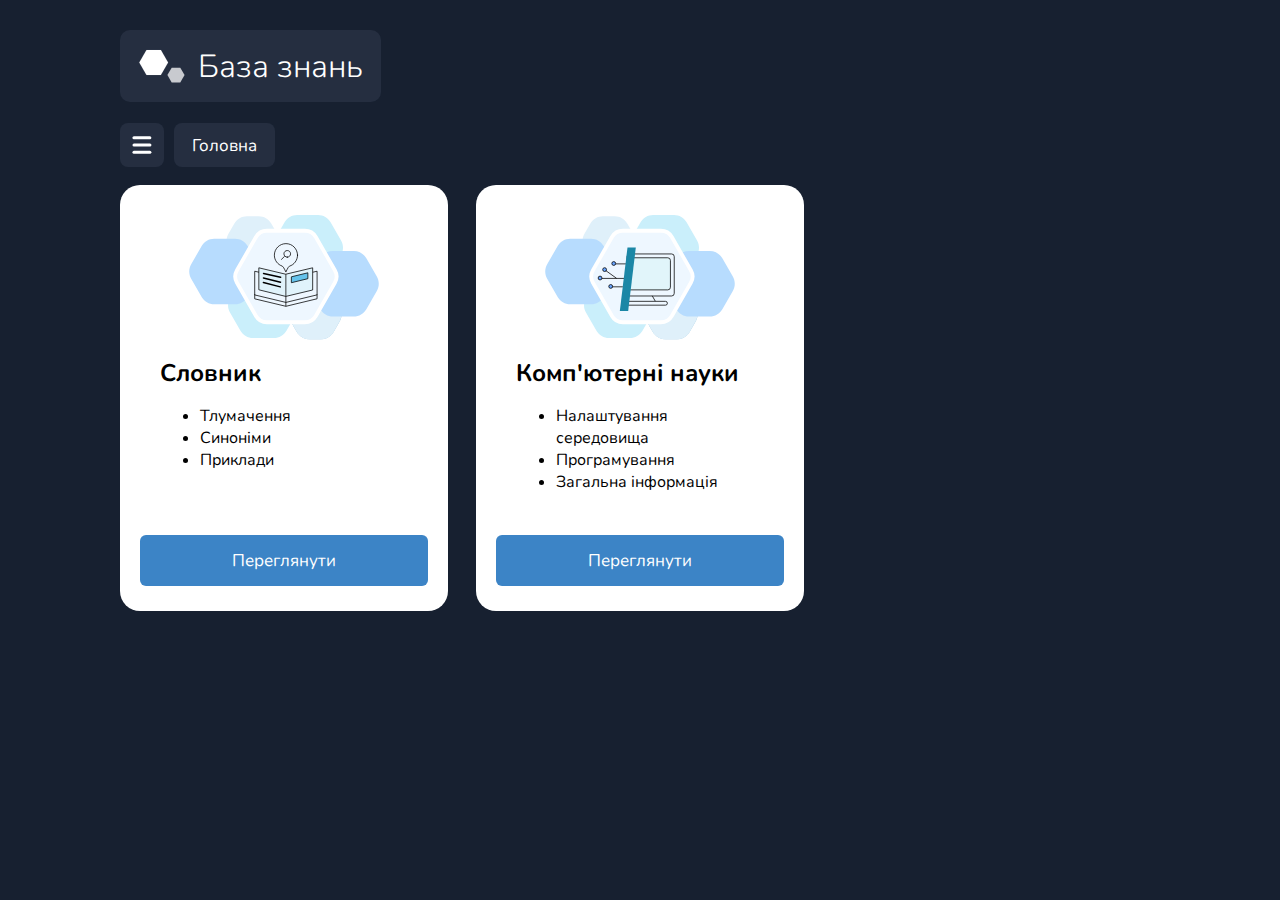
==== docs/index.html @ 8abb9f60 "update" ====
<!DOCTYPE html>
<html>
<head>
	<meta charset="utf-8">
	<meta data-rh="true" name="viewport" content="width=device-width, initial-scale=1.0" />
	
	<title>Головна</title>

	<link rel="preconnect" href="https://fonts.googleapis.com">
	<link rel="preconnect" href="https://fonts.gstatic.com" crossorigin>
	<link href="https://fonts.googleapis.com/css2?family=Nunito:ital,wght@0,200;0,300;0,400;0,500;0,600;0,700;0,800;0,900;1,200;1,300;1,400;1,500;1,600;1,700;1,800;1,900&display=swap" rel="stylesheet">

	<link href="style.css" rel="stylesheet">

</head>
<body class="font_n1 bg_color_n1">
<div data-group="main" data-role="container_wrapper">
	<div data-group="main" data-role="header">
		<h1 data-role="logo" class="bg_color_n3 text_color_n2"><img src="logo.svg">База знань</h1>
	</div>

	<div data-group="main" data-role="breadcrumbs">
		<span data-group="main" data-role="breadcrumb" data-content="menu" class="bg_color_n3">
			<input id="menu_controller" type="checkbox" name="menu" class="hide">
			<div data-group="menu" data-role="wrapper">
				<label for="menu_controller">
					<img src="menu.svg" data-role="menu_icon">
					<img src="close.svg" data-role="close_menu_icon">
				</label>
				<div data-group="main" data-role="menu" class="bg_color_n2">
					<ul>
						<li>
							<input id="lvl1" type="radio" name="sub_menu" class="hide" checked>
							<ul data-group="menu" data-role="sub_menu">
								<li>
									<table data-group="breadcrumbs" data-role="container">
										<tr>
											<td data-group="breadcrumbs" data-role="logo" valign="top">
												<div data-group="breadcrumbs" data-role="logo_wrapper">
													<img src="logo.svg">
												</div>
											</td>
											<td data-group="breadcrumbs" data-role="content" valign="center">
												Головна
											</td>
										</tr>
									</table>
									<hr>
									<span data-role="webpage_link">Вебсторінка для цього розділу: <a href="index.html">Головна</a></span>
									<hr>
									<span data-role="webpage_menu_title">Вміст розділу:</span>
								</li>
								<li>
									<label for="lvl2_1" data-role="section_item"><img src="folder.svg">Комп'ютерні науки</label>
									<input id="lvl2_1" type="radio" name="sub_menu" class="hide">
									<ul data-group="menu" data-role="sub_menu">
										<li>
											<table data-group="breadcrumbs" data-role="container">
												<tr>
													<td data-group="breadcrumbs" data-role="logo" valign="top">
														<div data-group="breadcrumbs" data-role="logo_wrapper">
															<img src="logo.svg">
														</div>
													</td>
													<td data-group="breadcrumbs" data-role="content" valign="center">
														<label for="lvl1" class="link">Головна</label> / Комп'ютерні науки
													</td>
												</tr>
											</table>
											<hr>
											<span data-role="webpage_link">Вебсторінка для цього розділу: <a href="cat_1.html">Комп'ютерні науки</a></span>
											<hr>
											<span data-role="webpage_menu_title">Вміст розділу:</span>
										</li>
										<li>
											<label for="lvl3_1" data-role="section_item"><img src="folder.svg">Налаштування комп'ютера</label>
											<input id="lvl3_1" type="radio" name="sub_menu" class="hide">
											<ul data-group="menu" data-role="sub_menu">
												<li>
													<table data-group="breadcrumbs" data-role="container">
														<tr>
															<td data-group="breadcrumbs" data-role="logo" valign="top">
																<div data-group="breadcrumbs" data-role="logo_wrapper">
																	<img src="logo.svg">
																</div>
															</td>
															<td data-group="breadcrumbs" data-role="content" valign="center">
																<label for="lvl1" class="link">Головна</label> / <label for="lvl2_1" class="link">Комп'ютерні науки</label> / Налаштування комп'ютера
															</td>
														</tr>
													</table>
													<hr>
													<span data-role="webpage_link">Вебсторінка для цього розділу: <a href="cat_1_1.html">Налаштування комп'ютера</a></span>
													<hr>
													<span data-role="webpage_menu_title">Вміст розділу:</span>
												</li>
												<li class="styled">
													<a href="#">Ubuntu</a>
												</li>
											</ul>
										</li>
									</ul>
								</li>
							</ul>
						</li>
					</ul>
				</div>
			</div>
		</span>
		<span data-group="main" data-role="breadcrumb" class="bg_color_n3 text_color_n2">Головна</span>
	</div>


	<div data-group="main" data-role="col_3" class="margin_top">
		<div data-goup="column" data-role="card">
			<div data-group="card" data-role="wrapper">
				<div data-group="card" data-role="container">
					<div style="text-align:center;">
						<img data-group="card" data-role="left_image" src="Group1.svg">
						
					</div>
					<div data-group="card" data-role="text">
						<h2>Словник</h2>
						<ul data-role="short_desc" style="">
							<li>Тлумачення</li>
							<li>Синоніми</li>
							<li>Приклади</li>
						</ul>
					</div>
				</div>
				<a href="#" style="display: block;width: 100%;background: #3C84C6; padding: 14px; border-radius: 6px; text-align: center;box-sizing: border-box; color: #fff;text-decoration: none;margin-top: -51px; font-size: 17px;position: absolute;">Переглянути</a>
			</div>
		</div>

		<div data-goup="column" data-role="card">
			<div data-group="card" data-role="wrapper">
				<div data-group="card" data-role="container">
					<div style="text-align:center;">
						<img data-group="card" data-role="left_image" src="Group3.svg">
						
					</div>
					<div data-group="card" data-role="text">
						<h2>Комп'ютерні науки</h2>
						<ul data-role="short_desc">
							<li>Налаштування середовища</li>
							<li>Програмування</li>
							<li>Загальна інформація</li>
						</ul>
					</div>
				</div>
				<a href="cat_1.html" style="display: block;width: 100%;background: #3C84C6; padding: 14px; border-radius: 6px; text-align: center;box-sizing: border-box; color: #fff;text-decoration: none;margin-top: -51px; font-size: 17px;position: absolute;">Переглянути</a>
			</div>
		</div>
	</div>
</div>
</body>
</html>
---- docs/style.css ----
html, body {
	margin: 0px;
	padding: 0px;
}

a {
	/*color: #1252b9;*/
	color: #1a57b9;
}

.link {
	text-decoration: underline;
}

.link:hover {
	text-decoration: none;
	cursor: pointer;
}

a:hover {
	text-decoration: none;
}

hr {
  height: 1px;
  border: 0px;
  background: #c4c4c4;
  margin: 10px 0px;
}

li.styled {
	list-style: disc !important;
  margin-left: 24px;
}

.hide {
	display: none;
}

.font_n1 {
	font-family: 'Nunito', sans-serif;
}

.bg_color_n1 {
  /*background-color: #2d3a58;*/
  /*background-color: #1b2233;*/
  /*background-color: #1b222f;*/
  /*background-color: #1e2635;*/
  /*background-color: #1a212f;*/
  background-color: #172030;
}

.bg_color_n2 {
  background-color: #ffffff;
}

.bg_color_n3 {
  /*background-color: #1e2944;*/
  /*background-color: #242c3e;*/
  /*background-color: #262c39;*/
  /*background-color: #151c28;*/
  /*background-color: #212938;*/
  /*background-color: #20293a;*/
  background-color: #252e40;
}

.bg_color_n4-hover:hover {
	background-color: #263250;
}

.text_color_n2 {
  color: #ffffff;
}

[data-role=webpage_menu_title] {
  font-size: 22px;
  margin-top: 20px;
  margin-bottom: 10px;
  color: #5a5a5a;
  display: block;
}

[data-group=main][data-role=container_wrapper] {
	max-width: 1100px;
	padding: 30px;
	box-sizing: border-box;
	margin: 0 auto;
}

[data-group=main][data-role=container] {
	width: 100%;
	padding: 25px 20px;
	box-sizing: border-box;
	border-radius: 20px;
	margin-top: 0.64em;
}

[data-group=main][data-role=container].margin_top {
	margin-top: 1.8em;
}

[data-group=main][data-role=breadcrumbs] {
	box-sizing: border-box;
	border-radius: 20px;
  display: inline-block;
  clear: both;
}

[data-group=main][data-role=breadcrumb] {
	padding: 0px 18px;
	border-radius: 8px;
  display: flex;
  float: left;
  margin-right: 10px;
  height: 44px;
  box-sizing: border-box;
  min-width: 44px;
  align-items: center;
  font-size: 17px;
  margin-bottom: 0.7em;
}

[data-group=main][data-role=breadcrumb][data-content=menu] {
	padding: 0px;
	justify-content: center;
	border: 0px;
	z-index: 1;
}

[data-group=main][data-role=breadcrumb][data-content=menu] label[for=menu_controller] {
	width: 100%;
  height: 100%;
  display: flex;
  align-items: center;
  justify-content: center;
}

[data-group=main][data-role=breadcrumb][data-content=menu] label[for=menu_controller] {
	width: 100%;
  height: 100%;
  display: flex;
  align-items: center;
  justify-content: center;
}

}

[data-group=main][data-role=breadcrumb][data-content=menu] label[for=menu_controller] [data-role=menu_icon] {
	display: block;
}

[data-group=main][data-role=breadcrumb][data-content=menu] label[for=menu_controller] [data-role=close_menu_icon] {
	display: none;
}


[data-group=main][data-role=breadcrumb][data-content=menu] label[for=menu_controller]:hover {
	cursor: pointer;
}

[data-group=main][data-role=menu] {
	display: none;
	position: fixed;
	top: 54px;
  left: -10px;
  box-shadow: 0 6px 6px rgba(0, 0, 0, 0.15);
  border-radius: 8px;
}

[data-group=main][data-role=menu] ul {
	padding: 0px;
	margin: 0px;
}

[data-group=main][data-role=menu] ul li {
	list-style: none;
}

[data-group=main][data-role=menu] [data-role=section_item] {
  display: flex;
  align-items: center;
  cursor: pointer;
  margin: 10px 0px;
  padding: 8px 14px;
  padding-right: 20px;
  font-size: 16px;
}

[data-group=main][data-role=menu] [data-role=section_item]:hover {
  background: #e2ecff;
}

[data-group=main][data-role=menu] [data-role=section_item] > [data-role=icon] {
	margin-right: 12px;
  background: #172030;
  border-radius: 8px;
  color: #fff;
  min-height: 30px;
  min-width: 30px;
  align-items: center;
  justify-content: center;
  box-sizing: border-box;
}

[data-group=main][data-role=menu] [data-role=section_item] > [data-role=icon][data-state=closed] {
  display: flex;
}

[data-group=main][data-role=menu] [data-role=section_item] > [data-role=icon][data-state=opened] {
  display: none;
}

input[type=checkbox][name=menu]:checked + [data-group=menu][data-role=wrapper] [data-group=main][data-role=menu] {
	display: block;
}

ul[data-group=menu][data-role=sub_menu] {
	display: block;
	margin-left: 700px;
	padding: 15px;
	overflow-x: hidden;
	overflow-y: scroll;
}
/*
input[type=radio][name=sub_menu]:checked + label [data-role=icon][data-state=opened]{
	display: flex;
  padding: 0px 10px;
}

input[type=radio][name=sub_menu]:checked + label [data-role=icon][data-state=closed] {
	display: none;
}

input[type=radio][name=sub_menu]:checked + label a {
	display: none;
}

input[type=radio][name=sub_menu]:checked + label {
	z-index: 2;
	position: absolute;
	left: 0px;
	right: 0px;
	top: 0px;
}*/

input[type=radio][name=sub_menu]:checked + [data-group=menu][data-role=sub_menu] {
	position: absolute;
	background: #ffffff;
	right: 0px;
	left: 0px;
	top: 0px;
	bottom: 0px;
	margin-left: 0px;
}

input[type=radio][name=sub_menu]:checked + [data-group=menu][data-role=sub_menu] [data-group=menu][data-role=sub_menu] {
	position: absolute;
	display: none;
}

[data-group=breadcrumbs][data-role=container] {
	border-radius: 8px;
}

[data-group=breadcrumbs][data-role=content] {
	padding: 0px 10px;
  line-height: 24px;
}

[data-group=breadcrumbs][data-role=logo_wrapper] {
	background: #172030;    
	padding: 9px 10px 4px 10px;
	border-radius: 8px;
}

span[data-role=webpage_link] {
  margin: 14px;
  display: block;
  font-size: 16px;
}

[data-role=section_item] img {
	margin-right: 10px;
}


/*input[type=radio][name=sub_menu]:checked + label + [data-group=menu][data-role=sub_menu] > li > [data-group=menu][data-role=sub_menu] {
	display: block;
	margin-left: 0px;
}*/

[data-group=main][data-role=breadcrumb] img {
	height: 24px;
	width: auto;
}

a.dark_bg {
	color: #a7c9ff;
}

[data-group=main][data-role=header] {
	width: 100%;
}

[data-group=card][data-role=content_wrapper] {
	display: flex;
	flex-wrap: wrap;
}

img[data-group=card] {
	width: 194px; 
	height: auto;
	position: relative;
}

[data-group=card][data-role=text] {
	padding: 0px 20px;
}

[data-group=card][data-role=text] h2 {
	margin-top: 8px;
	margin-bottom: 0px;
}

h1[data-role=logo] {
	font-weight: 300;
  padding: 12px 18px;
  margin-top: 0px;
  border-radius: 10px;

  display: inline-flex;
  align-items: center;
}

h1[data-role=logo] img {
	margin-right: 12px;
}


/*@media screen and (min-width:769px){
	[data-group=main][data-role=menu] {
		width: 340px;
	}


	[data-group=main][data-role=breadcrumb][data-content=menu] {
		position: relative;
	}
}*/

[data-group=menu][data-role=wrapper] {
	height: 100%;
	width: 100%;
  display: flex;
  justify-content: center;
}


input[type=checkbox][name=menu]:checked + [data-group=menu][data-role=wrapper] {
	top: 0px;
	right: 0px;
	bottom: 0px;
	left: 0px;
	position: absolute;
}

input[type=checkbox][name=menu]:checked + [data-group=menu][data-role=wrapper] label[for=menu_controller] {
	position: fixed;
	z-index: 3;
	top: 0px;
	right: 0px;
	background-color: rgba(0, 0, 0, 0.85);
	height: 100%;
	width: 100%;
	/*background-image: url(close_txt_underlined.svg);
	background-position: top center;
	background-repeat: no-repeat;*/
	align-items: flex-start;
  justify-content: flex-end;
  padding: 28px;
}

input[type=checkbox][name=menu]:checked + [data-group=menu][data-role=wrapper] label[for=menu_controller] [data-role=menu_icon] {
	display: none;
}

input[type=checkbox][name=menu]:checked + [data-group=menu][data-role=wrapper] label[for=menu_controller] [data-role=close_menu_icon] {
	display: block;
	height: 28px;
}

[data-group=main][data-role=menu] {
	left: auto;
	right: auto;
	overflow: hidden;
	top: 80px;
	bottom: 30px;
	width: 90%;
	max-width: 700px;
	z-index: 4;
}


/* z-index loop */
/*
ul[data-group=menu][data-role=sub_menu] {
	z-index: 1;
}

ul[data-group=menu][data-role=sub_menu] ul[data-group=menu][data-role=sub_menu] {
	z-index: 2;
}

ul[data-group=menu][data-role=sub_menu] ul[data-group=menu][data-role=sub_menu] ul[data-group=menu][data-role=sub_menu] ul[data-group=menu][data-role=sub_menu] {
	z-index: 3;
}*/


.test_style > span::after {
	content: '';
  background-image: url(path434.svg);
  height: 56px;
  width: 64px;
  z-index: 0;
  position: absolute;
  right: -34px;
}


.test_style > span > span {
  z-index: 1;
  position: relative;
}






[data-group=main][data-role=col_3] {
	display: grid;
	grid-template-columns: repeat(3,1fr);
	max-width: 1100px;
	box-sizing: border-box;
	margin: 0 auto;
	column-gap: 28px;
	position: relative;
}

[data-goup=column][data-role=card] {
	background-color: #ffffff;
	width: 100%;
  padding: 25px 20px;
  box-sizing: border-box;
  border-radius: 20px;
  position: relative;
  box-sizing: border-box;
}

[data-group=card][data-role=container] {
	height: 100%;
	padding-bottom: 77px;
  box-sizing: border-box;
}

[data-group=card][data-role=wrapper] {
  box-sizing: border-box;
  width: 100%;
  height: 100%;
  position: relative;
}



@media screen and (max-width:1022px){
	[data-group=main][data-role=col_3] {
		grid-template-columns: repeat(2,1fr);
		column-gap: 58px;
	}
}

@media screen and (max-width:744px){
	[data-group=main][data-role=col_3] {
		grid-template-columns: repeat(1,1fr);
		row-gap: 24px;
	}
}
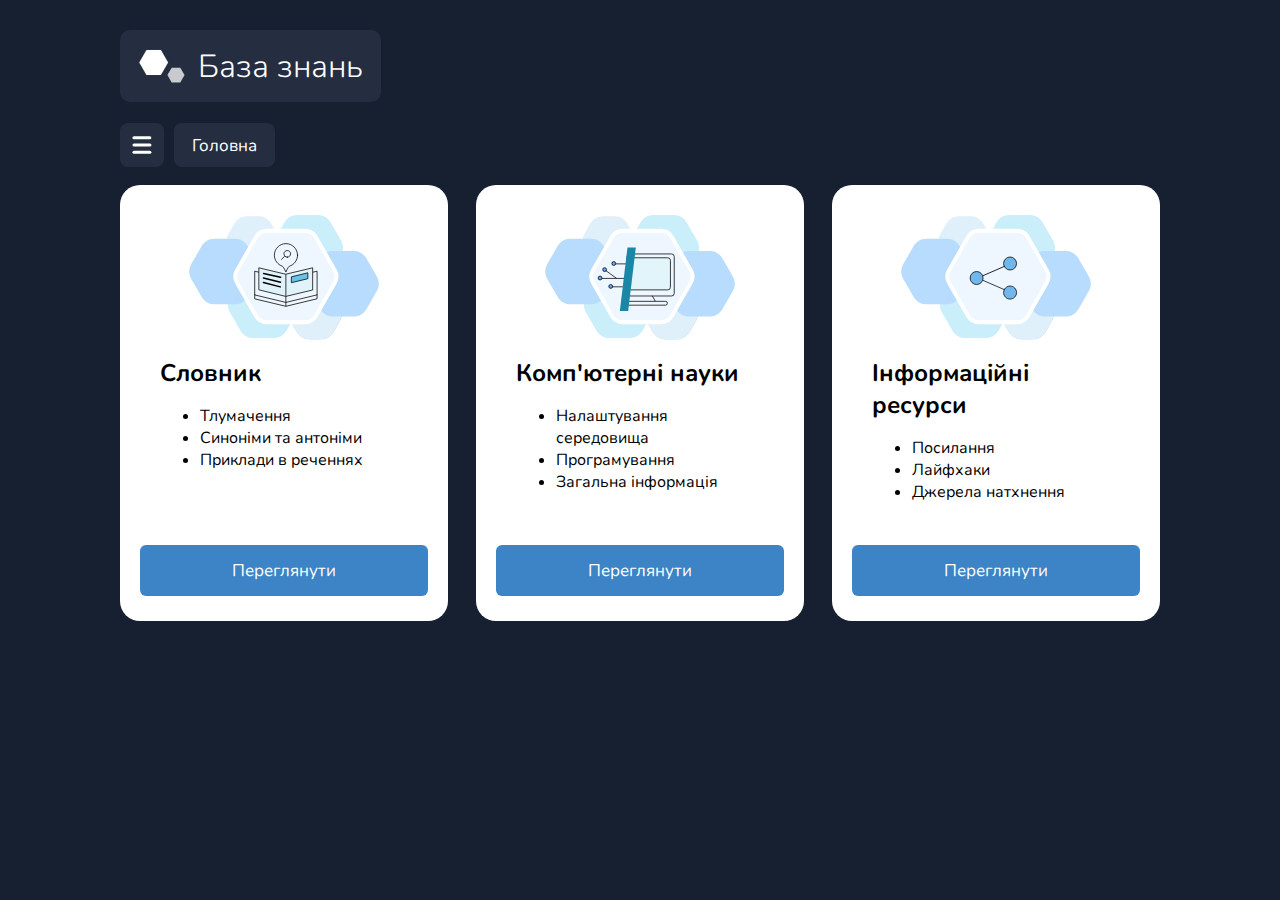
==== commit 35137137: "update" ====
--- a/docs/index.html
+++ b/docs/index.html
@@ -123,12 +123,12 @@
 						<h2>Словник</h2>
 						<ul data-role="short_desc" style="">
 							<li>Тлумачення</li>
-							<li>Синоніми</li>
-							<li>Приклади</li>
+							<li>Синоніми та антоніми</li>
+							<li>Приклади в реченнях</li>
 						</ul>
 					</div>
 				</div>
-				<a href="#" style="display: block;width: 100%;background: #3C84C6; padding: 14px; border-radius: 6px; text-align: center;box-sizing: border-box; color: #fff;text-decoration: none;margin-top: -51px; font-size: 17px;position: absolute;">Переглянути</a>
+				<a href="#" data-group="card" data-role="link">Переглянути</a>
 			</div>
 		</div>
 
@@ -148,7 +148,27 @@
 						</ul>
 					</div>
 				</div>
-				<a href="cat_1.html" style="display: block;width: 100%;background: #3C84C6; padding: 14px; border-radius: 6px; text-align: center;box-sizing: border-box; color: #fff;text-decoration: none;margin-top: -51px; font-size: 17px;position: absolute;">Переглянути</a>
+				<a href="cat_1.html" data-group="card" data-role="link">Переглянути</a>
+			</div>
+		</div>
+
+		<div data-goup="column" data-role="card">
+			<div data-group="card" data-role="wrapper">
+				<div data-group="card" data-role="container">
+					<div style="text-align:center;">
+						<img data-group="card" data-role="left_image" src="Group7.svg">
+						
+					</div>
+					<div data-group="card" data-role="text">
+						<h2>Інформаційні ресурси</h2>
+						<ul data-role="short_desc">
+							<li>Посилання</li>
+							<li>Лайфхаки</li>
+							<li>Джерела натхнення</li>
+						</ul>
+					</div>
+				</div>
+				<a href="#" data-group="card" data-role="link">Переглянути</a>
 			</div>
 		</div>
 	</div>
--- a/docs/style.css
+++ b/docs/style.css
@@ -445,6 +445,7 @@
 	margin: 0 auto;
 	column-gap: 28px;
 	position: relative;
+	row-gap: 24px;
 }
 
 [data-goup=column][data-role=card] {
@@ -470,6 +471,25 @@
   position: relative;
 }
 
+[data-group=card][data-role=link] {
+	display: block;
+	width: 100%;
+	background: #3C84C6; 
+	padding: 14px; 
+	border-radius: 6px; 
+	text-align: center;
+	box-sizing: border-box; 
+	color: #fff;
+	text-decoration: none;
+	margin-top: -51px; 
+	font-size: 17px;
+	position: absolute;
+}
+
+[data-group=card][data-role=link]:hover {
+	background: #3971a5;
+}
+
 
 
 @media screen and (max-width:1022px){
@@ -482,6 +502,5 @@
 @media screen and (max-width:744px){
 	[data-group=main][data-role=col_3] {
 		grid-template-columns: repeat(1,1fr);
-		row-gap: 24px;
 	}
-}+}
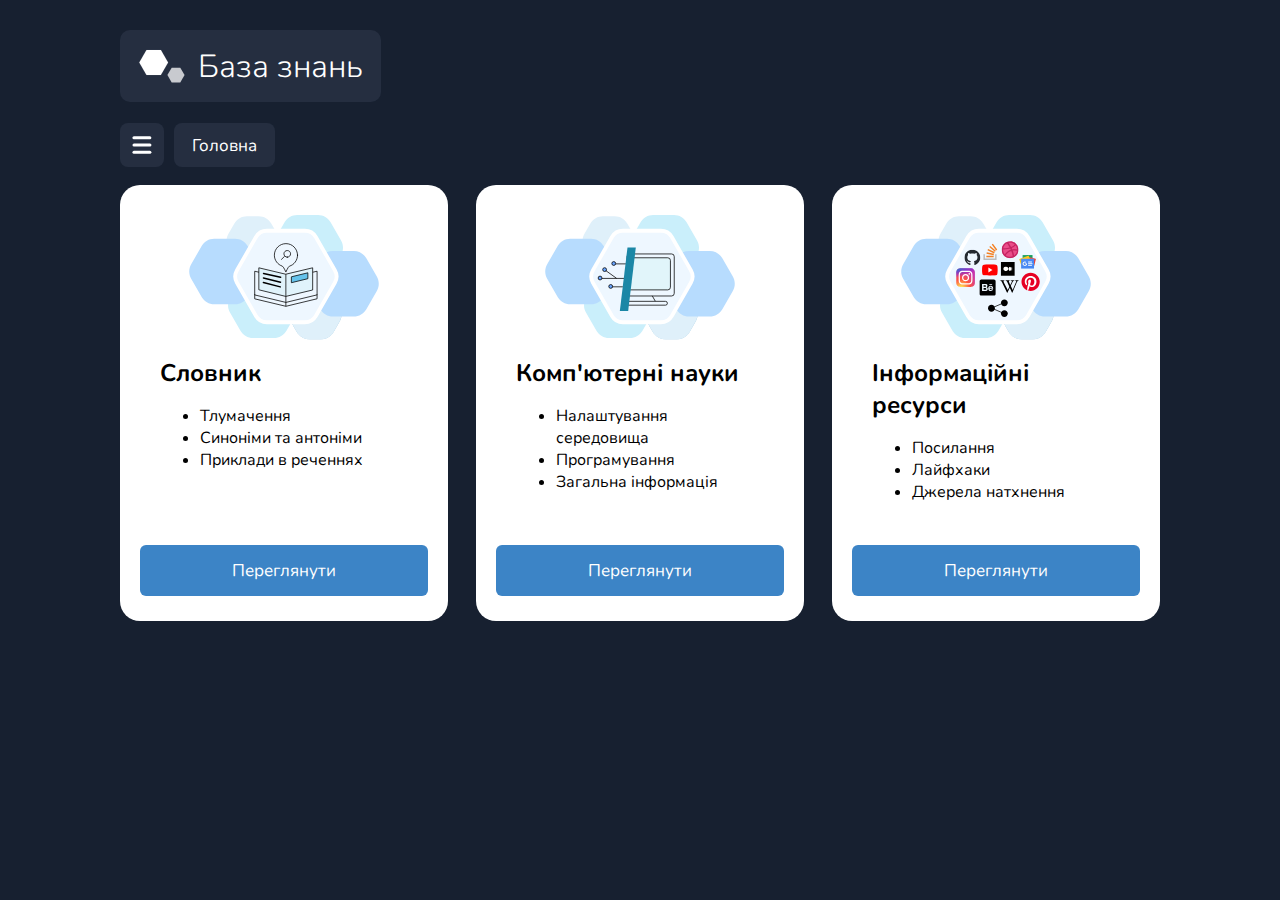
==== commit 394f2984: "update" ====
--- a/docs/index.html
+++ b/docs/index.html
@@ -101,6 +101,12 @@
 										</li>
 									</ul>
 								</li>
+								<li class="styled">
+									<a href="#">Словник</a>
+								</li>
+								<li class="styled">
+									<a href="#">Інформаційні ресурси</a>
+								</li>
 							</ul>
 						</li>
 					</ul>
@@ -156,7 +162,7 @@
 			<div data-group="card" data-role="wrapper">
 				<div data-group="card" data-role="container">
 					<div style="text-align:center;">
-						<img data-group="card" data-role="left_image" src="Group7.svg">
+						<img data-group="card" data-role="left_image" src="Group21.svg">
 						
 					</div>
 					<div data-group="card" data-role="text">
@@ -168,7 +174,7 @@
 						</ul>
 					</div>
 				</div>
-				<a href="#" data-group="card" data-role="link">Переглянути</a>
+				<a href="cat_3.html" data-group="card" data-role="link">Переглянути</a>
 			</div>
 		</div>
 	</div>
--- a/docs/style.css
+++ b/docs/style.css
@@ -436,6 +436,10 @@
 
 
 
+[data-group=catalog][data-role=card] {
+	text-align: center;
+}
+
 
 [data-group=main][data-role=col_3] {
 	display: grid;
@@ -458,6 +462,12 @@
   box-sizing: border-box;
 }
 
+
+
+[data-group=grids][data-role=catalog] h2 {
+	text-decoration: underline;
+}
+
 [data-group=card][data-role=container] {
 	height: 100%;
 	padding-bottom: 77px;
@@ -471,7 +481,27 @@
   position: relative;
 }
 
-[data-group=card][data-role=link] {
+[data-group=card][data-role=wrapper].flex [data-role=image] {
+	text-align: center;
+	width: 240px;
+}
+
+[data-group=card][data-role=wrapper].flex [data-group=card][data-role=link] {
+	display: block;
+	background: #75bba6; 
+	padding: 8px 14px; 
+	border-radius: 6px; 
+	text-align: center;
+	box-sizing: border-box; 
+	color: #fff;
+	text-decoration: none;
+	font-size: 17px;
+	position: relative;
+	width: 180px;
+	text-decoration: underline;
+}
+
+[data-group=main][data-role=col_3] [data-group=card][data-role=link] {
 	display: block;
 	width: 100%;
 	background: #3C84C6; 
@@ -486,10 +516,18 @@
 	position: absolute;
 }
 
-[data-group=card][data-role=link]:hover {
+[data-group=main][data-role=container].custom_margin {
+	margin-top: 34px;
+}
+
+[data-group=main][data-role=col_3] [data-group=card][data-role=link]:hover {
 	background: #3971a5;
 }
 
+
+[data-group=card][data-role=wrapper].flex {
+	display:flex; flex-wrap: wrap;
+}
 
 
 @media screen and (max-width:1022px){
@@ -503,4 +541,9 @@
 	[data-group=main][data-role=col_3] {
 		grid-template-columns: repeat(1,1fr);
 	}
-}
+
+	[data-group=card][data-role=wrapper].flex [data-role=image] {
+		text-align: center;
+		width: 100%;
+	}
+}
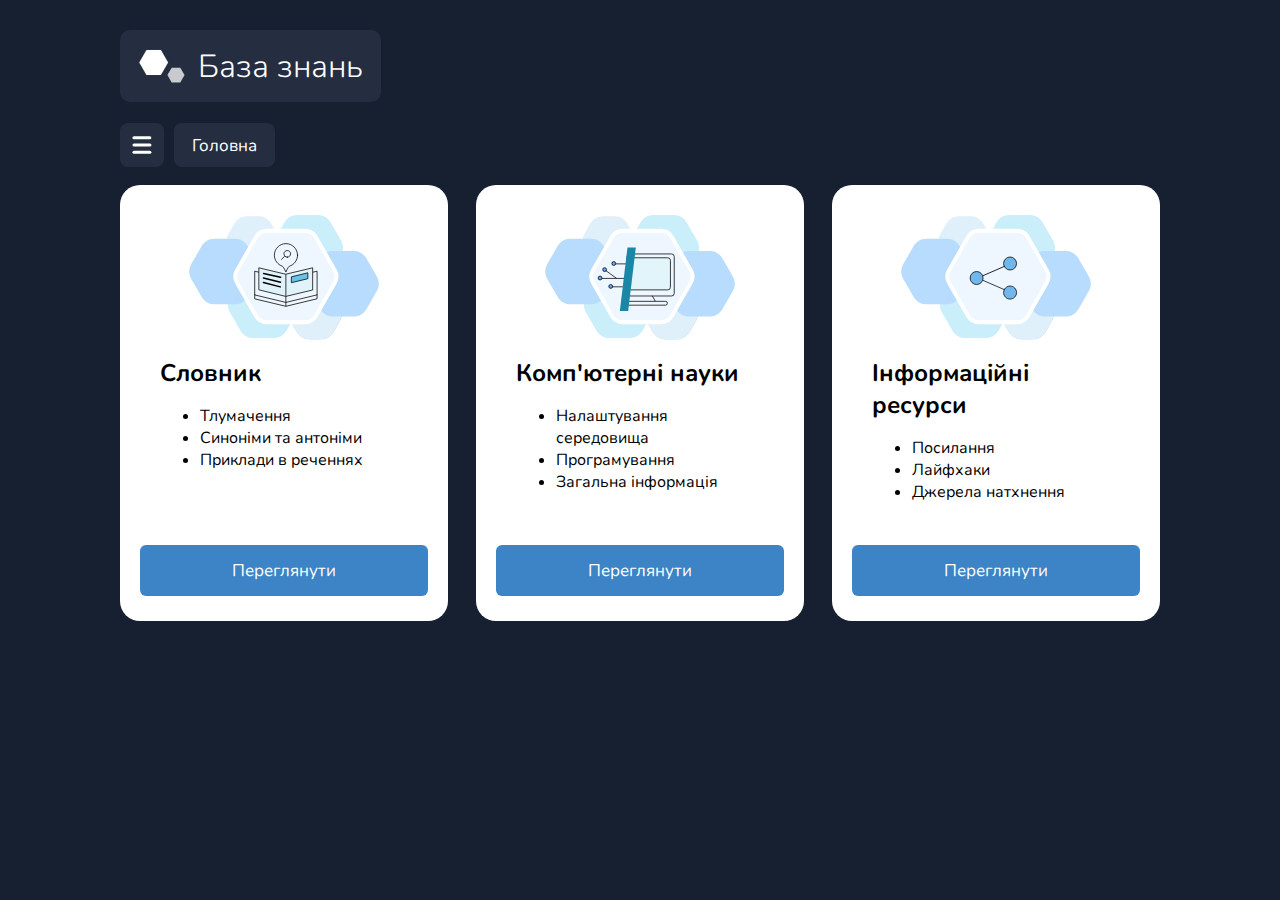
==== commit 47c575f0: "update" ====
--- a/docs/index.html
+++ b/docs/index.html
@@ -162,7 +162,7 @@
 			<div data-group="card" data-role="wrapper">
 				<div data-group="card" data-role="container">
 					<div style="text-align:center;">
-						<img data-group="card" data-role="left_image" src="Group21.svg">
+						<img data-group="card" data-role="left_image" src="Group7.svg">
 						
 					</div>
 					<div data-group="card" data-role="text">
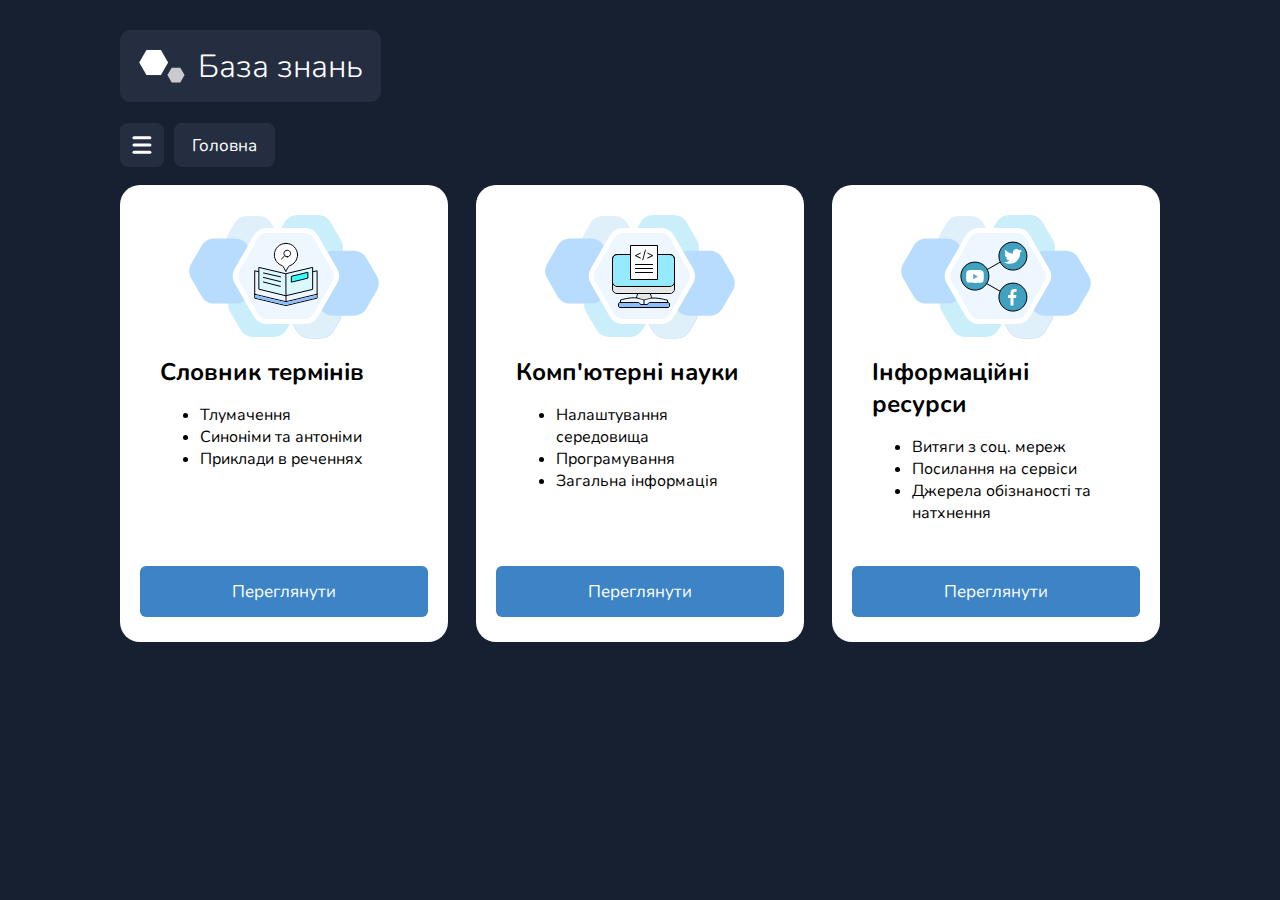
==== commit 0cb91653: "update" ====
--- a/docs/index.html
+++ b/docs/index.html
@@ -126,7 +126,7 @@
 						
 					</div>
 					<div data-group="card" data-role="text">
-						<h2>Словник</h2>
+						<h2>Словник термінів</h2>
 						<ul data-role="short_desc" style="">
 							<li>Тлумачення</li>
 							<li>Синоніми та антоніми</li>
@@ -162,15 +162,44 @@
 			<div data-group="card" data-role="wrapper">
 				<div data-group="card" data-role="container">
 					<div style="text-align:center;">
-						<img data-group="card" data-role="left_image" src="Group7.svg">
-						
+						<svg xmlns="http://www.w3.org/2000/svg" width="194" height="132" viewBox="0 0 194 132" fill="none">
+<path d="M104.165 96.5345L110.084 86.3113C112.598 81.969 117.244 79.2941 122.273 79.2941H134.111C139.14 79.2941 143.786 81.969 146.3 86.3113L152.219 96.5345C154.734 100.877 154.734 106.227 152.219 110.569L146.3 120.792C143.786 125.134 139.14 127.809 134.111 127.809H122.273C117.244 127.809 112.598 125.134 110.084 120.792L104.165 110.569C101.651 106.227 101.651 100.877 104.165 96.5345Z" fill="#DFF0FA" stroke="#84BAD9"/>
+<path d="M87.0984 44.7586C84.5163 40.299 84.5163 34.8045 87.0984 30.3449L97.582 12.2379C100.164 7.77824 104.937 5.03101 110.101 5.03101H131.068C136.232 5.03101 141.005 7.77824 143.587 12.2379L154.07 30.3449C156.652 34.8045 156.652 40.299 154.07 44.7586L143.587 62.8656C141.005 67.3253 136.232 70.0725 131.068 70.0725H110.101C104.937 70.0725 100.164 67.3253 97.582 62.8656L87.0984 44.7586Z" fill="#CAEFFB"/>
+<path d="M103.836 110.759C101.254 106.299 101.254 100.805 103.836 96.3448L109.755 86.1216C112.337 81.6617 117.109 78.9147 122.273 78.9147H134.111C139.275 78.9147 144.048 81.6617 146.63 86.1216L152.549 96.3448C155.131 100.805 155.131 106.299 152.549 110.759L146.63 120.982C144.048 125.442 139.275 128.189 134.111 128.189H122.273C117.109 128.189 112.337 125.442 109.755 120.982L103.836 110.759Z" fill="#DFF0FA"/>
+<path d="M122.855 80.4138C120.273 75.9538 120.273 70.4596 122.855 66L133.339 47.893C135.921 43.4334 140.693 40.6861 145.858 40.6861H166.825C171.989 40.6861 176.761 43.4334 179.343 47.893L189.827 66C192.409 70.4596 192.409 75.9538 189.827 80.4138L179.343 98.5205C176.761 102.98 171.989 105.727 166.825 105.727H145.858C140.693 105.727 135.921 102.98 133.339 98.5205L122.855 80.4138Z" fill="#B7DCFE"/>
+<path d="M42.9727 101.655C40.3906 97.1952 40.3906 91.7013 42.9727 87.2414L53.4567 69.1344C56.0388 64.6748 60.8107 61.9275 65.975 61.9275H86.9424C92.1066 61.9275 96.879 64.6748 99.4611 69.1344L109.945 87.2414C112.527 91.7013 112.527 97.1952 109.945 101.655L99.4611 119.762C96.879 124.222 92.1066 126.969 86.9424 126.969H65.975C60.8107 126.969 56.0388 124.222 53.4567 119.762L42.9727 101.655Z" fill="#CAEFFB"/>
+<path d="M90.1644 23.5172C92.7465 27.9768 92.7465 33.4714 90.1644 37.931L84.2455 48.1542C81.6634 52.6138 76.8909 55.3611 71.727 55.3611H59.8887C54.7244 55.361 49.9525 52.6138 47.3704 48.1541L41.4512 37.931C38.8691 33.4714 38.8691 27.9768 41.4512 23.5172L47.3704 13.294C49.9525 8.83439 54.7244 6.08716 59.8887 6.08716H71.727C76.8909 6.08716 81.6634 8.83439 84.2455 13.294L90.1644 23.5172Z" fill="#DFF0FA"/>
+<path d="M71.1449 53.8621C73.727 58.3217 73.727 63.8163 71.1449 68.2759L60.661 86.3826C58.0789 90.8426 53.3069 93.5895 48.1427 93.5895H27.175C22.0107 93.5895 17.2388 90.8426 14.6567 86.3826L4.17277 68.2759C1.59065 63.8163 1.59065 58.3217 4.17277 53.8621L14.6567 35.7551C17.2388 31.2955 22.0107 28.5482 27.175 28.5482H48.1427C53.3069 28.5482 58.0789 31.2955 60.661 35.7551L71.1449 53.8621Z" fill="#B7DCFE"/>
+<path d="M147.858 72.2586L128.816 105.148C126.573 109.021 122.429 111.406 117.944 111.406H79.8595C75.3746 111.406 71.2305 109.021 68.9881 105.148L49.9454 72.2586C47.7031 68.3857 47.7031 63.6142 49.9454 59.7413L68.9881 26.8522C71.2305 22.9793 75.3746 20.5936 79.8595 20.5936H117.944C122.429 20.5936 126.573 22.9794 128.816 26.8522L147.858 59.7413C150.101 63.6142 150.101 68.3857 147.858 72.2586Z" fill="#EEF7FF" stroke="white" stroke-width="5"/>
+<line x1="75.7532" y1="66.5652" x2="112.753" y2="45.5652" stroke="black"/>
+<line y1="-0.5" x2="42.5441" y2="-0.5" transform="matrix(0.869686 0.493606 0.493606 -0.869686 77 67)" stroke="black"/>
+<path d="M99.8994 45.9996C99.8435 53.7307 106.067 60.0446 113.798 60.1006C121.529 60.1565 127.843 53.9334 127.899 46.2023C127.955 38.4712 121.731 32.1573 114 32.1013C106.269 32.0454 99.9554 38.2685 99.8994 45.9996Z" class="color_replace" fill="#40A2C0" stroke="black"/>
+<path d="M61.8994 65.9996C61.8435 73.7307 68.0666 80.0446 75.7977 80.1006C83.5288 80.1565 89.8427 73.9334 89.8987 66.2023C89.9546 58.4712 83.7315 52.1573 76.0004 52.1013C68.2693 52.0454 61.9554 58.2685 61.8994 65.9996Z" class="color_replace" fill="#40A2C0" stroke="black"/>
+<g clip-path="url(#clip0_9_212)">
+<path d="M121.109 42.7713C121.12 42.9309 121.12 43.0904 121.12 43.2515C121.12 48.1581 117.433 53.8169 110.691 53.8169V53.814C108.699 53.8169 106.749 53.239 105.073 52.1493C105.362 52.1846 105.653 52.2022 105.945 52.2029C107.595 52.2044 109.199 51.6434 110.497 50.6103C108.929 50.5802 107.553 49.5441 107.073 48.0316C107.622 48.139 108.188 48.1169 108.728 47.9677C107.018 47.6177 105.788 46.0956 105.788 44.3279V44.2809C106.297 44.5684 106.868 44.7279 107.451 44.7456C105.84 43.6552 105.344 41.4846 106.317 39.7875C108.178 42.1074 110.923 43.5177 113.871 43.6669C113.575 42.3772 113.979 41.0257 114.931 40.1191C116.408 38.7132 118.729 38.7853 120.117 40.2802C120.938 40.1162 121.725 39.811 122.445 39.3787C122.171 40.2382 121.598 40.9684 120.833 41.4324C121.56 41.3456 122.27 41.1485 122.938 40.8478C122.446 41.5949 121.826 42.2456 121.109 42.7713Z" fill="white"/>
+</g>
+<g clip-path="url(#clip1_9_212)">
+<path d="M84.434 62.0682C84.2279 61.2728 83.6336 60.65 82.8717 60.4373C81.8483 60.0248 71.9358 59.8227 69.0604 60.4491C68.2985 60.6642 67.7019 61.2846 67.4981 62.08C67.0362 64.1955 67.0011 68.7691 67.5094 70.9318C67.7155 71.7272 68.3098 72.35 69.0717 72.5627C71.0981 73.0496 80.7321 73.1182 82.883 72.5627C83.6449 72.3476 84.2415 71.7272 84.4453 70.9318C84.9377 68.6273 84.9728 64.3373 84.434 62.0682Z" fill="white"/>
+<path d="M78.8868 66.5L74.2679 63.7346V69.2655L78.8868 66.5Z" fill="#66A0BE"/>
+</g>
+<path d="M99.8994 86.9996C99.8435 94.7307 106.067 101.045 113.798 101.101C121.529 101.157 127.843 94.9334 127.899 87.2023C127.955 79.4712 121.731 73.1573 114 73.1013C106.269 73.0454 99.9554 79.2685 99.8994 86.9996Z" class="color_replace" fill="#40A2C0" stroke="black"/>
+<path d="M114.507 95.6133V88.0533H117.027L117.4 85.0667H114.507V83.2C114.507 82.36 114.787 81.8 116 81.8H117.587V79.0933C117.307 79.0933 116.373 79 115.347 79C113.107 79 111.52 80.4 111.52 82.92V85.0667H109V88.0533H111.52V95.6133H114.507Z" fill="white"/>
+<defs>
+<clipPath id="clip0_9_212">
+<rect width="18" height="15" fill="white" transform="translate(105 39)"/>
+</clipPath>
+<clipPath id="clip1_9_212">
+<rect width="18" height="13" fill="white" transform="translate(67 60)"/>
+</clipPath>
+</defs>
+</svg>
 					</div>
 					<div data-group="card" data-role="text">
 						<h2>Інформаційні ресурси</h2>
 						<ul data-role="short_desc">
-							<li>Посилання</li>
-							<li>Лайфхаки</li>
-							<li>Джерела натхнення</li>
+							<li>Витяги з соц. мереж</li>
+							<li>Посилання на сервіси</li>
+							<li>Джерела обізнаності та натхнення</li>
 						</ul>
 					</div>
 				</div>
--- a/docs/style.css
+++ b/docs/style.css
@@ -5,7 +5,8 @@
 
 a {
 	/*color: #1252b9;*/
-	color: #1a57b9;
+	/*color: #1a57b9;*/
+	color: #225ebf;
 }
 
 .link {
@@ -486,6 +487,29 @@
 	width: 240px;
 }
 
+[data-group=card][data-role=wrapper].flex ul {
+	margin-left: 20px;
+}
+
+[data-group=card][data-role=wrapper].flex ul li {
+	list-style: circle;
+}
+
+[data-group=card][data-role=wrapper].flex ul li a {
+	font-size: 16px;
+  line-height: 34px;
+  text-decoration: none;
+}
+
+[data-group=card][data-role=wrapper].flex ul li a .bold {
+	font-weight: bold;
+  text-decoration: underline;
+}
+
+[data-group=card][data-role=wrapper].flex [data-role=image] img{
+	max-width: 100%;
+}
+
 [data-group=card][data-role=wrapper].flex [data-group=card][data-role=link] {
 	display: block;
 	background: #75bba6; 
@@ -498,7 +522,6 @@
 	font-size: 17px;
 	position: relative;
 	width: 180px;
-	text-decoration: underline;
 }
 
 [data-group=main][data-role=col_3] [data-group=card][data-role=link] {
@@ -517,7 +540,7 @@
 }
 
 [data-group=main][data-role=container].custom_margin {
-	margin-top: 34px;
+	margin-top: 28px;
 }
 
 [data-group=main][data-role=col_3] [data-group=card][data-role=link]:hover {
@@ -547,3 +570,95 @@
 		width: 100%;
 	}
 }
+
+
+.tableslider {
+    width: 100%;
+    border-collapse: collapse;
+}
+
+.pointer {
+    text-align: center;
+    display: none;
+    position: absolute;
+    top: -14px;
+    left: -2px;
+}
+
+.pointer > div {
+    background-color: #ffffff;
+    border: 1px solid #000;
+    height: 41px;
+    width: 40px;
+    padding: 4px 4px;
+    position: relative;
+    text-align: center;
+    top: -42px;
+    left: -15px;
+    color: #000000;
+    border-radius: 4px;
+    font: 14px verdana;
+    display: flex;
+    align-items: center;
+    justify-content: center;
+    flex-direction: column;
+}
+
+.pointer i {
+    color: #aaaaaa;
+}
+
+.pointer i::after {
+  content: "";
+    position: absolute;
+    top: 9px;
+    left: 11px;
+    margin-left: -5px;
+    border-width: 5px;
+    border-style: solid;
+    border-color: black transparent transparent transparent;
+}
+
+
+.designs {
+	margin-top: 50px;
+}
+
+/*.designs img {
+	display: inline;
+	max-width: 250px;
+	max-height: 250px;
+}*/
+
+.designs a {
+	display: inline-block;
+  width: 25%;
+  height: 266px;
+  background-size: contain;
+  background-position: center;
+  background-repeat: no-repeat;
+  background-color: #000000;
+  border-radius: 16px;
+  border: 5px solid #fff;
+  box-sizing: border-box;
+}
+
+@media screen and (max-width:1022px){
+	.designs a {
+		width: 33%;
+	}
+}
+
+
+@media screen and (max-width:764px){
+	.designs a {
+		width: 50%;
+	}
+}
+
+
+@media screen and (max-width:560px){
+	.designs a {
+		width: 100%;
+	}
+}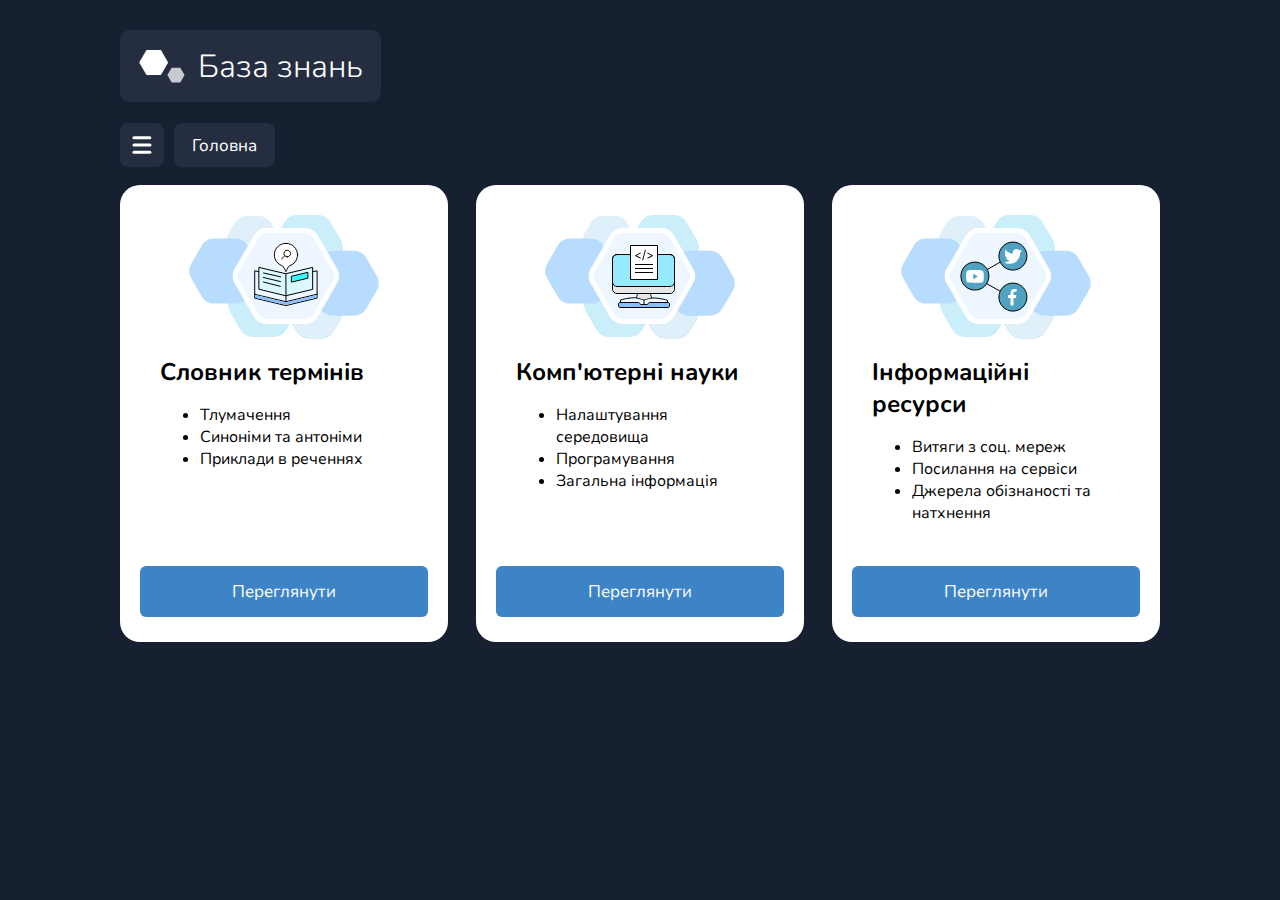
==== commit ed3b34f0: "update" ====
--- a/docs/index.html
+++ b/docs/index.html
@@ -162,37 +162,8 @@
 			<div data-group="card" data-role="wrapper">
 				<div data-group="card" data-role="container">
 					<div style="text-align:center;">
-						<svg xmlns="http://www.w3.org/2000/svg" width="194" height="132" viewBox="0 0 194 132" fill="none">
-<path d="M104.165 96.5345L110.084 86.3113C112.598 81.969 117.244 79.2941 122.273 79.2941H134.111C139.14 79.2941 143.786 81.969 146.3 86.3113L152.219 96.5345C154.734 100.877 154.734 106.227 152.219 110.569L146.3 120.792C143.786 125.134 139.14 127.809 134.111 127.809H122.273C117.244 127.809 112.598 125.134 110.084 120.792L104.165 110.569C101.651 106.227 101.651 100.877 104.165 96.5345Z" fill="#DFF0FA" stroke="#84BAD9"/>
-<path d="M87.0984 44.7586C84.5163 40.299 84.5163 34.8045 87.0984 30.3449L97.582 12.2379C100.164 7.77824 104.937 5.03101 110.101 5.03101H131.068C136.232 5.03101 141.005 7.77824 143.587 12.2379L154.07 30.3449C156.652 34.8045 156.652 40.299 154.07 44.7586L143.587 62.8656C141.005 67.3253 136.232 70.0725 131.068 70.0725H110.101C104.937 70.0725 100.164 67.3253 97.582 62.8656L87.0984 44.7586Z" fill="#CAEFFB"/>
-<path d="M103.836 110.759C101.254 106.299 101.254 100.805 103.836 96.3448L109.755 86.1216C112.337 81.6617 117.109 78.9147 122.273 78.9147H134.111C139.275 78.9147 144.048 81.6617 146.63 86.1216L152.549 96.3448C155.131 100.805 155.131 106.299 152.549 110.759L146.63 120.982C144.048 125.442 139.275 128.189 134.111 128.189H122.273C117.109 128.189 112.337 125.442 109.755 120.982L103.836 110.759Z" fill="#DFF0FA"/>
-<path d="M122.855 80.4138C120.273 75.9538 120.273 70.4596 122.855 66L133.339 47.893C135.921 43.4334 140.693 40.6861 145.858 40.6861H166.825C171.989 40.6861 176.761 43.4334 179.343 47.893L189.827 66C192.409 70.4596 192.409 75.9538 189.827 80.4138L179.343 98.5205C176.761 102.98 171.989 105.727 166.825 105.727H145.858C140.693 105.727 135.921 102.98 133.339 98.5205L122.855 80.4138Z" fill="#B7DCFE"/>
-<path d="M42.9727 101.655C40.3906 97.1952 40.3906 91.7013 42.9727 87.2414L53.4567 69.1344C56.0388 64.6748 60.8107 61.9275 65.975 61.9275H86.9424C92.1066 61.9275 96.879 64.6748 99.4611 69.1344L109.945 87.2414C112.527 91.7013 112.527 97.1952 109.945 101.655L99.4611 119.762C96.879 124.222 92.1066 126.969 86.9424 126.969H65.975C60.8107 126.969 56.0388 124.222 53.4567 119.762L42.9727 101.655Z" fill="#CAEFFB"/>
-<path d="M90.1644 23.5172C92.7465 27.9768 92.7465 33.4714 90.1644 37.931L84.2455 48.1542C81.6634 52.6138 76.8909 55.3611 71.727 55.3611H59.8887C54.7244 55.361 49.9525 52.6138 47.3704 48.1541L41.4512 37.931C38.8691 33.4714 38.8691 27.9768 41.4512 23.5172L47.3704 13.294C49.9525 8.83439 54.7244 6.08716 59.8887 6.08716H71.727C76.8909 6.08716 81.6634 8.83439 84.2455 13.294L90.1644 23.5172Z" fill="#DFF0FA"/>
-<path d="M71.1449 53.8621C73.727 58.3217 73.727 63.8163 71.1449 68.2759L60.661 86.3826C58.0789 90.8426 53.3069 93.5895 48.1427 93.5895H27.175C22.0107 93.5895 17.2388 90.8426 14.6567 86.3826L4.17277 68.2759C1.59065 63.8163 1.59065 58.3217 4.17277 53.8621L14.6567 35.7551C17.2388 31.2955 22.0107 28.5482 27.175 28.5482H48.1427C53.3069 28.5482 58.0789 31.2955 60.661 35.7551L71.1449 53.8621Z" fill="#B7DCFE"/>
-<path d="M147.858 72.2586L128.816 105.148C126.573 109.021 122.429 111.406 117.944 111.406H79.8595C75.3746 111.406 71.2305 109.021 68.9881 105.148L49.9454 72.2586C47.7031 68.3857 47.7031 63.6142 49.9454 59.7413L68.9881 26.8522C71.2305 22.9793 75.3746 20.5936 79.8595 20.5936H117.944C122.429 20.5936 126.573 22.9794 128.816 26.8522L147.858 59.7413C150.101 63.6142 150.101 68.3857 147.858 72.2586Z" fill="#EEF7FF" stroke="white" stroke-width="5"/>
-<line x1="75.7532" y1="66.5652" x2="112.753" y2="45.5652" stroke="black"/>
-<line y1="-0.5" x2="42.5441" y2="-0.5" transform="matrix(0.869686 0.493606 0.493606 -0.869686 77 67)" stroke="black"/>
-<path d="M99.8994 45.9996C99.8435 53.7307 106.067 60.0446 113.798 60.1006C121.529 60.1565 127.843 53.9334 127.899 46.2023C127.955 38.4712 121.731 32.1573 114 32.1013C106.269 32.0454 99.9554 38.2685 99.8994 45.9996Z" class="color_replace" fill="#40A2C0" stroke="black"/>
-<path d="M61.8994 65.9996C61.8435 73.7307 68.0666 80.0446 75.7977 80.1006C83.5288 80.1565 89.8427 73.9334 89.8987 66.2023C89.9546 58.4712 83.7315 52.1573 76.0004 52.1013C68.2693 52.0454 61.9554 58.2685 61.8994 65.9996Z" class="color_replace" fill="#40A2C0" stroke="black"/>
-<g clip-path="url(#clip0_9_212)">
-<path d="M121.109 42.7713C121.12 42.9309 121.12 43.0904 121.12 43.2515C121.12 48.1581 117.433 53.8169 110.691 53.8169V53.814C108.699 53.8169 106.749 53.239 105.073 52.1493C105.362 52.1846 105.653 52.2022 105.945 52.2029C107.595 52.2044 109.199 51.6434 110.497 50.6103C108.929 50.5802 107.553 49.5441 107.073 48.0316C107.622 48.139 108.188 48.1169 108.728 47.9677C107.018 47.6177 105.788 46.0956 105.788 44.3279V44.2809C106.297 44.5684 106.868 44.7279 107.451 44.7456C105.84 43.6552 105.344 41.4846 106.317 39.7875C108.178 42.1074 110.923 43.5177 113.871 43.6669C113.575 42.3772 113.979 41.0257 114.931 40.1191C116.408 38.7132 118.729 38.7853 120.117 40.2802C120.938 40.1162 121.725 39.811 122.445 39.3787C122.171 40.2382 121.598 40.9684 120.833 41.4324C121.56 41.3456 122.27 41.1485 122.938 40.8478C122.446 41.5949 121.826 42.2456 121.109 42.7713Z" fill="white"/>
-</g>
-<g clip-path="url(#clip1_9_212)">
-<path d="M84.434 62.0682C84.2279 61.2728 83.6336 60.65 82.8717 60.4373C81.8483 60.0248 71.9358 59.8227 69.0604 60.4491C68.2985 60.6642 67.7019 61.2846 67.4981 62.08C67.0362 64.1955 67.0011 68.7691 67.5094 70.9318C67.7155 71.7272 68.3098 72.35 69.0717 72.5627C71.0981 73.0496 80.7321 73.1182 82.883 72.5627C83.6449 72.3476 84.2415 71.7272 84.4453 70.9318C84.9377 68.6273 84.9728 64.3373 84.434 62.0682Z" fill="white"/>
-<path d="M78.8868 66.5L74.2679 63.7346V69.2655L78.8868 66.5Z" fill="#66A0BE"/>
-</g>
-<path d="M99.8994 86.9996C99.8435 94.7307 106.067 101.045 113.798 101.101C121.529 101.157 127.843 94.9334 127.899 87.2023C127.955 79.4712 121.731 73.1573 114 73.1013C106.269 73.0454 99.9554 79.2685 99.8994 86.9996Z" class="color_replace" fill="#40A2C0" stroke="black"/>
-<path d="M114.507 95.6133V88.0533H117.027L117.4 85.0667H114.507V83.2C114.507 82.36 114.787 81.8 116 81.8H117.587V79.0933C117.307 79.0933 116.373 79 115.347 79C113.107 79 111.52 80.4 111.52 82.92V85.0667H109V88.0533H111.52V95.6133H114.507Z" fill="white"/>
-<defs>
-<clipPath id="clip0_9_212">
-<rect width="18" height="15" fill="white" transform="translate(105 39)"/>
-</clipPath>
-<clipPath id="clip1_9_212">
-<rect width="18" height="13" fill="white" transform="translate(67 60)"/>
-</clipPath>
-</defs>
-</svg>
+						<img data-group="card" data-role="left_image" src="Group7.svg">
+						
 					</div>
 					<div data-group="card" data-role="text">
 						<h2>Інформаційні ресурси</h2>
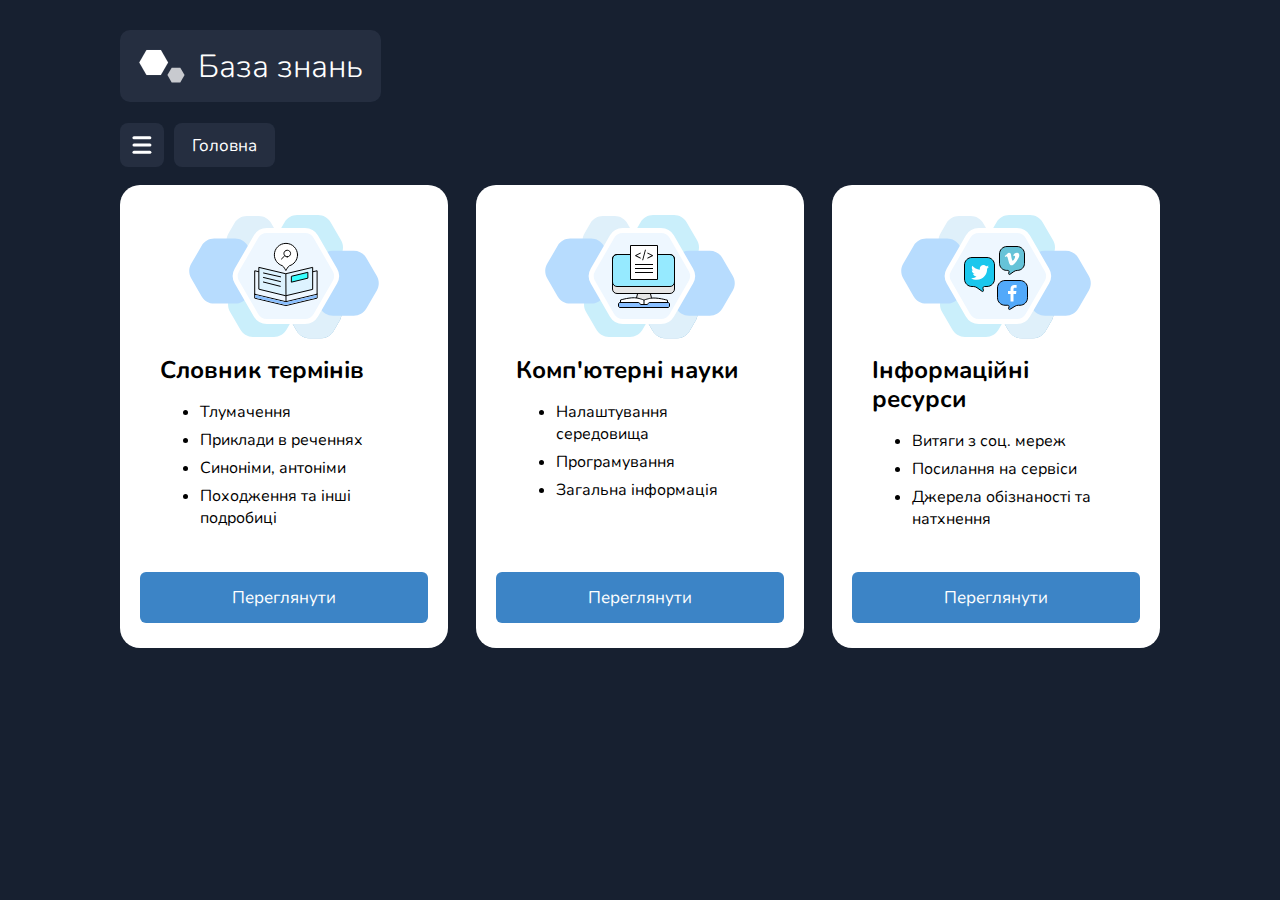
==== commit f42cbf4f: "update" ====
--- a/docs/index.html
+++ b/docs/index.html
@@ -129,8 +129,9 @@
 						<h2>Словник термінів</h2>
 						<ul data-role="short_desc" style="">
 							<li>Тлумачення</li>
-							<li>Синоніми та антоніми</li>
 							<li>Приклади в реченнях</li>
+							<li>Синоніми, антоніми</li>
+							<li>Походження та інші подробиці</li>
 						</ul>
 					</div>
 				</div>
--- a/docs/style.css
+++ b/docs/style.css
@@ -7,6 +7,10 @@
 	/*color: #1252b9;*/
 	/*color: #1a57b9;*/
 	color: #225ebf;
+}
+
+.flex {
+	display: flex;
 }
 
 .link {
@@ -71,6 +75,79 @@
 
 .text_color_n2 {
   color: #ffffff;
+}
+
+[data-group=section_grid][data-role=header].custom_margin {
+	margin-top:50px;
+}
+
+[data-group=section_grid][data-role=header] h2 {
+	margin: 12px 0px;
+}
+
+hr[data-role=sections_divider] {
+	/*border: 0px;
+	border-radius: 2px;
+	height: 4px;
+	width: 40%;
+	background: #374152;
+	margin: 20px auto;*/
+
+	border-top-width: 2px;
+  border-style: dashed;
+  border-color: #374152;
+  border-radius: 0px;
+  height: 0px;
+  background: transparent;
+  margin: 20px auto;
+}
+
+[data-group=section_grid][data-role=header] [data-group=card][data-role=link] {
+    display: block;
+    background: #75bba6;
+    padding: 8px 14px;
+    border-radius: 6px;
+    text-align: center;
+    box-sizing: border-box;
+    color: #fff;
+    text-decoration: none;
+    font-size: 17px;
+    position: relative;
+    width: 180px;
+    margin-bottom: 20px;
+}
+
+[data-group=section_grid][data-role=wrapper] {
+  box-sizing: border-box;
+  padding: 0px 40px;
+}
+
+[data-role=section_grid] a[data-role=section_link] .bold {
+  /*border: 1px solid;
+  padding: 4px 10px;
+  border-radius: 10px;*/
+  font-weight: bold;
+}
+/*
+[data-role=section_grid] {
+	margin-top: 40px;
+}*/
+
+/*[data-role=section_grid] a[data-role=section_link] {
+   text-decoration: none;
+}*/
+
+[data-role=section_grid] [data-role=section_icon] {
+  padding-right: 18px;
+  box-sizing: border-box;
+}
+
+[data-role=section_grid] [data-role=section_item] {
+  /*border-right: 1px solid #c0c0c0;
+  border-bottom: 1px solid #c0c0c0;*/
+  border-radius: 10px;
+  padding: 16px;
+  box-sizing: border-box;
 }
 
 [data-role=webpage_menu_title] {
@@ -321,6 +398,11 @@
 [data-group=card][data-role=text] h2 {
 	margin-top: 8px;
 	margin-bottom: 0px;
+	line-height: 1.2em;
+}
+
+[data-role=short_desc] li {
+	margin: 6px 0px;
 }
 
 h1[data-role=logo] {
@@ -493,17 +575,29 @@
 
 [data-group=card][data-role=wrapper].flex ul li {
 	list-style: circle;
+	/*margin: 12px 0px;*/
+}
+
+[data-group=card][data-role=wrapper].flex ul li {
+	margin: 20px 0px;
 }
 
 [data-group=card][data-role=wrapper].flex ul li a {
 	font-size: 16px;
-  line-height: 34px;
+  /*line-height: 34px;*/
   text-decoration: none;
 }
 
 [data-group=card][data-role=wrapper].flex ul li a .bold {
 	font-weight: bold;
-  text-decoration: underline;
+  /*text-decoration: underline;*/
+}
+
+[data-group=card][data-role=wrapper].flex ul li a .bold {
+	border: 1px solid;
+  padding: 4px 10px;
+  border-radius: 10px;
+  text-decoration: none;
 }
 
 [data-group=card][data-role=wrapper].flex [data-role=image] img{
@@ -543,6 +637,11 @@
 	margin-top: 28px;
 }
 
+
+[data-group=main][data-role=container].custom_padding {
+	padding-bottom: 10px;
+}
+
 [data-group=main][data-role=col_3] [data-group=card][data-role=link]:hover {
 	background: #3971a5;
 }
@@ -550,26 +649,11 @@
 
 [data-group=card][data-role=wrapper].flex {
 	display:flex; flex-wrap: wrap;
-}
-
-
-@media screen and (max-width:1022px){
-	[data-group=main][data-role=col_3] {
-		grid-template-columns: repeat(2,1fr);
-		column-gap: 58px;
-	}
-}
-
-@media screen and (max-width:744px){
-	[data-group=main][data-role=col_3] {
-		grid-template-columns: repeat(1,1fr);
-	}
-
-	[data-group=card][data-role=wrapper].flex [data-role=image] {
-		text-align: center;
-		width: 100%;
-	}
-}
+	align-items: center;
+	/*justify-content: center;*/
+}
+
+
 
 
 .tableslider {
@@ -643,12 +727,27 @@
   box-sizing: border-box;
 }
 
-@media screen and (max-width:1022px){
+@media screen and (max-width:1000px){
 	.designs a {
 		width: 33%;
 	}
-}
-
+
+	[data-group=card][data-role=wrapper].flex {
+		justify-content: center;
+	}
+
+	[data-group=card][data-role=wrapper].flex ul {
+		margin: 25px 0px 0px 0px;
+    padding-left: 30px;
+    width: 100%;
+	}
+
+
+	[data-group=main][data-role=col_3] {
+		grid-template-columns: repeat(2,1fr);
+		column-gap: 58px;
+	}
+}
 
 @media screen and (max-width:764px){
 	.designs a {
@@ -656,9 +755,24 @@
 	}
 }
 
+@media screen and (max-width:744px){
+	[data-group=main][data-role=col_3] {
+		grid-template-columns: repeat(1,1fr);
+	}
+
+	[data-group=card][data-role=wrapper].flex {
+		justify-content: left;
+	}
+
+	[data-group=card][data-role=wrapper].flex [data-role=image] {
+		text-align: center;
+		width: 100%;
+	}
+}
 
 @media screen and (max-width:560px){
 	.designs a {
 		width: 100%;
 	}
-}+}
+
